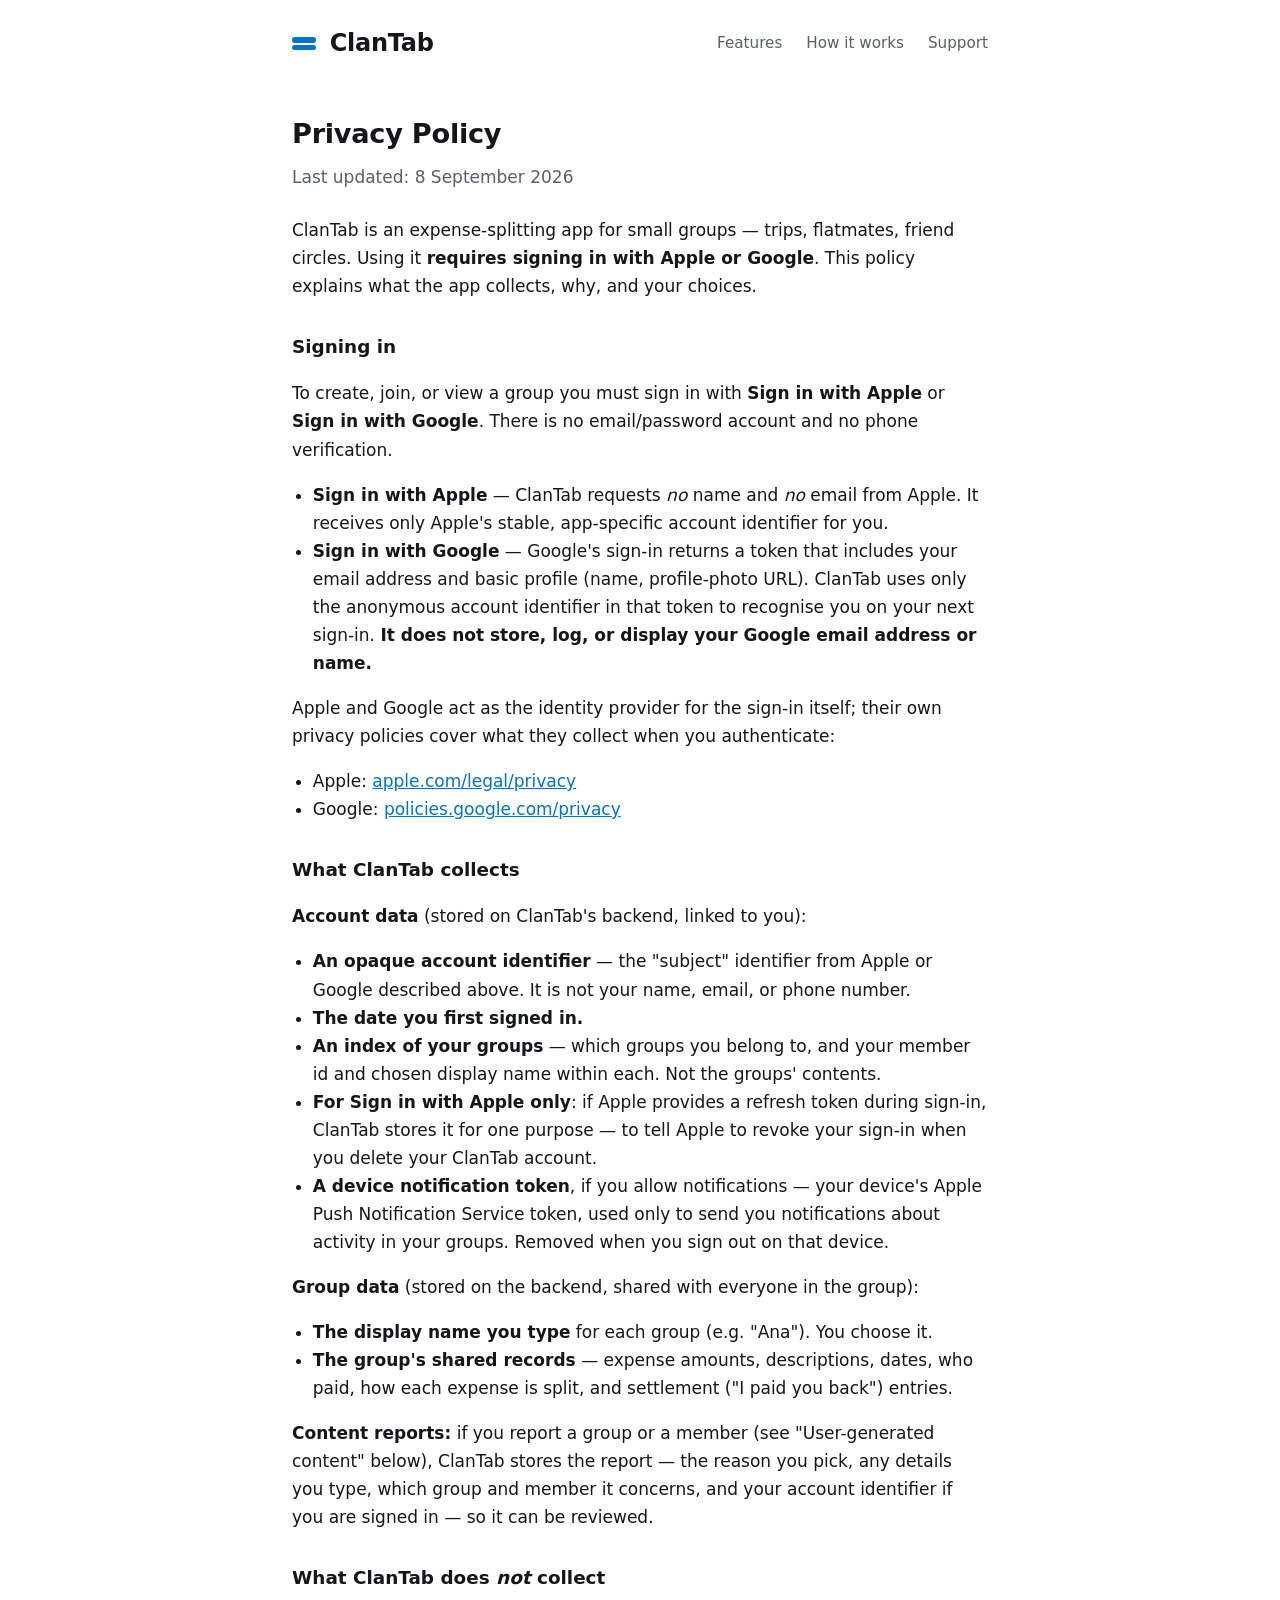
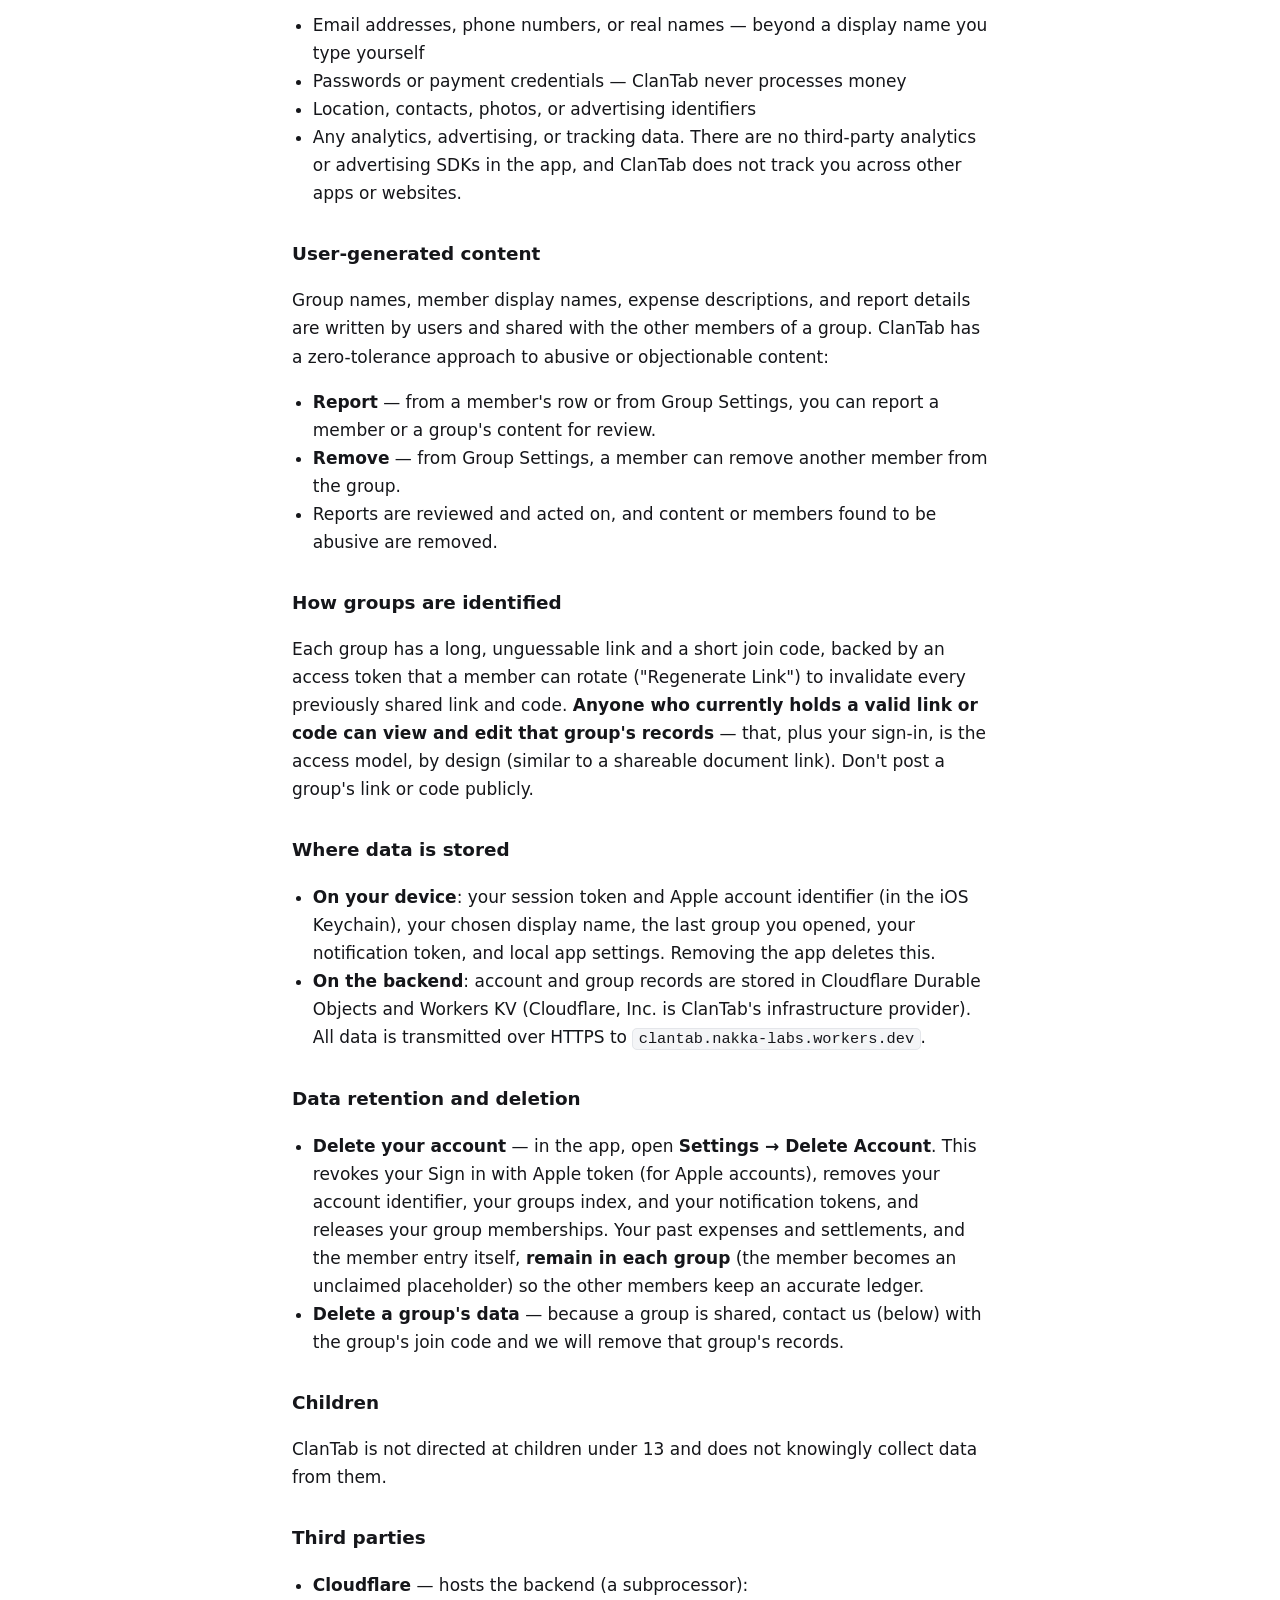
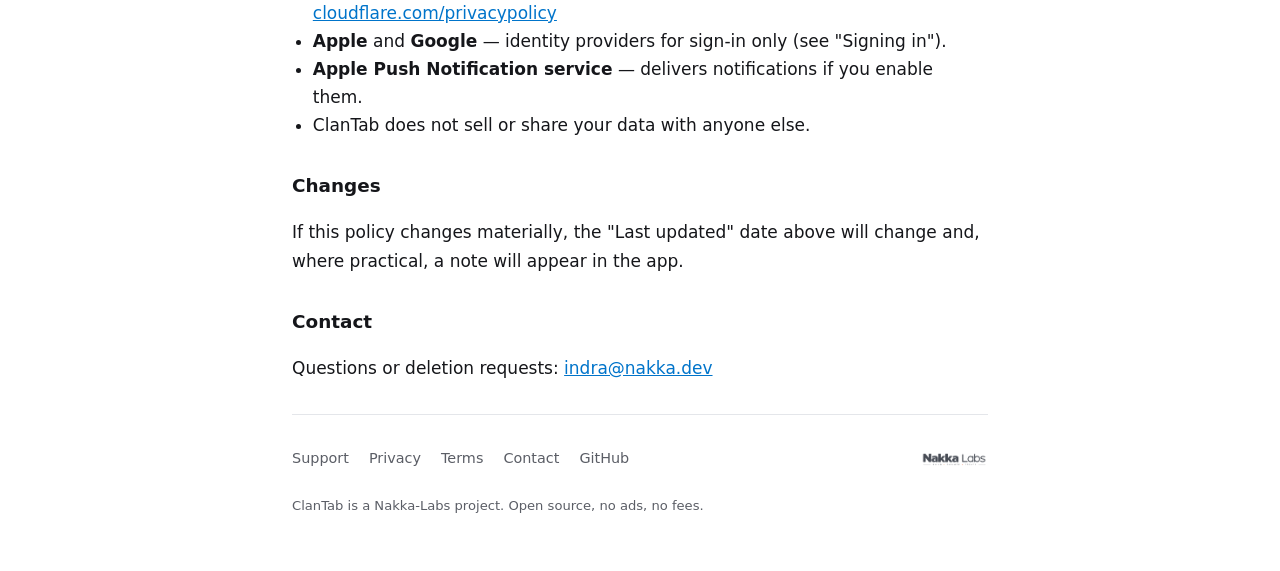
==== privacy.html @ c632f731 "Initial v1: clantab.nakka.dev marketing + support site - Home, Support, Privacy, Terms, Contact — re" ====
<!DOCTYPE html>
<html lang="en">
<head>
<meta charset="UTF-8">
<meta name="viewport" content="width=device-width, initial-scale=1.0">
<title>Privacy Policy — ClanTab</title>
<meta name="description" content="What ClanTab collects, why, and how to delete your data.">
<link rel="canonical" href="https://clantab.nakka.dev/privacy.html">
<link rel="icon" type="image/x-icon" href="/favicon.ico">
<link rel="icon" type="image/png" sizes="32x32" href="/brand/favicon-32.png">
<link rel="apple-touch-icon" href="/apple-touch-icon.png">
<link rel="stylesheet" href="style.css">
</head>
<body>

<div class="wrap">
  <nav class="site">
    <a class="logo" href="/"><span class="mark" aria-hidden="true"></span>ClanTab</a>
    <div class="navlinks">
      <a href="/#features">Features</a>
      <a href="/#how-it-works">How it works</a>
      <a href="/support.html">Support</a>
    </div>
  </nav>

  <main>
    <div class="page-head">
      <h1>Privacy Policy</h1>
      <p class="lead muted">Last updated: 8 September 2026</p>
    </div>

    <article>
      <p>ClanTab is an expense-splitting app for small groups — trips, flatmates, friend
      circles. Using it <strong>requires signing in with Apple or Google</strong>. This
      policy explains what the app collects, why, and your choices.</p>

      <h2>Signing in</h2>
      <p>To create, join, or view a group you must sign in with <strong>Sign in with
      Apple</strong> or <strong>Sign in with Google</strong>. There is no email/password
      account and no phone verification.</p>
      <ul>
        <li><strong>Sign in with Apple</strong> — ClanTab requests <em>no</em> name and
        <em>no</em> email from Apple. It receives only Apple's stable, app-specific
        account identifier for you.</li>
        <li><strong>Sign in with Google</strong> — Google's sign-in returns a token that
        includes your email address and basic profile (name, profile-photo URL). ClanTab
        uses only the anonymous account identifier in that token to recognise you on your
        next sign-in. <strong>It does not store, log, or display your Google email
        address or name.</strong></li>
      </ul>
      <p>Apple and Google act as the identity provider for the sign-in itself; their own
      privacy policies cover what they collect when you authenticate:</p>
      <ul>
        <li>Apple: <a href="https://www.apple.com/legal/privacy/">apple.com/legal/privacy</a></li>
        <li>Google: <a href="https://policies.google.com/privacy">policies.google.com/privacy</a></li>
      </ul>

      <h2>What ClanTab collects</h2>
      <p><strong>Account data</strong> (stored on ClanTab's backend, linked to you):</p>
      <ul>
        <li><strong>An opaque account identifier</strong> — the "subject" identifier
        from Apple or Google described above. It is not your name, email, or phone
        number.</li>
        <li><strong>The date you first signed in.</strong></li>
        <li><strong>An index of your groups</strong> — which groups you belong to, and
        your member id and chosen display name within each. Not the groups' contents.</li>
        <li><strong>For Sign in with Apple only</strong>: if Apple provides a refresh
        token during sign-in, ClanTab stores it for one purpose — to tell Apple to
        revoke your sign-in when you delete your ClanTab account.</li>
        <li><strong>A device notification token</strong>, if you allow notifications —
        your device's Apple Push Notification Service token, used only to send you
        notifications about activity in your groups. Removed when you sign out on that
        device.</li>
      </ul>
      <p><strong>Group data</strong> (stored on the backend, shared with everyone in the
      group):</p>
      <ul>
        <li><strong>The display name you type</strong> for each group (e.g. "Ana"). You
        choose it.</li>
        <li><strong>The group's shared records</strong> — expense amounts, descriptions,
        dates, who paid, how each expense is split, and settlement ("I paid you back")
        entries.</li>
      </ul>
      <p><strong>Content reports:</strong> if you report a group or a member (see
      "User-generated content" below), ClanTab stores the report — the reason you pick,
      any details you type, which group and member it concerns, and your account
      identifier if you are signed in — so it can be reviewed.</p>

      <h2>What ClanTab does <em>not</em> collect</h2>
      <ul>
        <li>Email addresses, phone numbers, or real names — beyond a display name you
        type yourself</li>
        <li>Passwords or payment credentials — ClanTab never processes money</li>
        <li>Location, contacts, photos, or advertising identifiers</li>
        <li>Any analytics, advertising, or tracking data. There are no third-party
        analytics or advertising SDKs in the app, and ClanTab does not track you across
        other apps or websites.</li>
      </ul>

      <h2>User-generated content</h2>
      <p>Group names, member display names, expense descriptions, and report details are
      written by users and shared with the other members of a group. ClanTab has a
      zero-tolerance approach to abusive or objectionable content:</p>
      <ul>
        <li><strong>Report</strong> — from a member's row or from Group Settings, you
        can report a member or a group's content for review.</li>
        <li><strong>Remove</strong> — from Group Settings, a member can remove another
        member from the group.</li>
        <li>Reports are reviewed and acted on, and content or members found to be
        abusive are removed.</li>
      </ul>

      <h2>How groups are identified</h2>
      <p>Each group has a long, unguessable link and a short join code, backed by an
      access token that a member can rotate ("Regenerate Link") to invalidate every
      previously shared link and code. <strong>Anyone who currently holds a valid link
      or code can view and edit that group's records</strong> — that, plus your sign-in,
      is the access model, by design (similar to a shareable document link). Don't post
      a group's link or code publicly.</p>

      <h2>Where data is stored</h2>
      <ul>
        <li><strong>On your device</strong>: your session token and Apple account
        identifier (in the iOS Keychain), your chosen display name, the last group you
        opened, your notification token, and local app settings. Removing the app
        deletes this.</li>
        <li><strong>On the backend</strong>: account and group records are stored in
        Cloudflare Durable Objects and Workers KV (Cloudflare, Inc. is ClanTab's
        infrastructure provider). All data is transmitted over HTTPS to
        <code>clantab.nakka-labs.workers.dev</code>.</li>
      </ul>

      <h2>Data retention and deletion</h2>
      <ul>
        <li><strong>Delete your account</strong> — in the app, open
        <strong>Settings → Delete Account</strong>. This revokes your Sign in with Apple
        token (for Apple accounts), removes your account identifier, your groups index,
        and your notification tokens, and releases your group memberships. Your past
        expenses and settlements, and the member entry itself, <strong>remain in each
        group</strong> (the member becomes an unclaimed placeholder) so the other
        members keep an accurate ledger.</li>
        <li><strong>Delete a group's data</strong> — because a group is shared, contact
        us (below) with the group's join code and we will remove that group's
        records.</li>
      </ul>

      <h2>Children</h2>
      <p>ClanTab is not directed at children under 13 and does not knowingly collect
      data from them.</p>

      <h2>Third parties</h2>
      <ul>
        <li><strong>Cloudflare</strong> — hosts the backend (a subprocessor):
        <a href="https://www.cloudflare.com/privacypolicy/">cloudflare.com/privacypolicy</a></li>
        <li><strong>Apple</strong> and <strong>Google</strong> — identity providers for
        sign-in only (see "Signing in").</li>
        <li><strong>Apple Push Notification service</strong> — delivers notifications
        if you enable them.</li>
        <li>ClanTab does not sell or share your data with anyone else.</li>
      </ul>

      <h2>Changes</h2>
      <p>If this policy changes materially, the "Last updated" date above will change
      and, where practical, a note will appear in the app.</p>

      <h2>Contact</h2>
      <p>Questions or deletion requests: <a href="mailto:indra@nakka.dev">indra@nakka.dev</a></p>
    </article>
  </main>

  <footer class="site">
    <div class="footer-top">
      <div class="footer-links">
        <a href="/support.html">Support</a>
        <a href="/privacy.html">Privacy</a>
        <a href="/terms.html">Terms</a>
        <a href="/contact.html">Contact</a>
        <a href="https://github.com/nakka-labs/clantab-ios">GitHub</a>
      </div>
      <a class="footer-credit" href="https://nakka.dev">
        <img class="footer-wordmark" src="/brand/nakka-labs-wordmark.png" alt="Nakka-Labs">
      </a>
    </div>
    <p class="fine">ClanTab is a Nakka-Labs project. Open source, no ads, no fees.</p>
  </footer>
</div>

</body>
</html>
---- style.css ----
:root {
  --bg: #ffffff;
  --fg: #15161a;
  --muted: #5b5e66;
  --blue: #0074ca;
  --border: #e4e6ea;
  --card: #f4f5f7;
  --pending: #b5762b;
  --pending-bg: #fbf1e4;
}

@media (prefers-color-scheme: dark) {
  :root {
    --bg: #101114;
    --fg: #ecedf0;
    --muted: #a2a6ae;
    --blue: #3d9de8;
    --border: #2a2d33;
    --card: #191b1f;
    --pending: #e8b878;
    --pending-bg: #2a2216;
  }
}

* { box-sizing: border-box; }
html { -webkit-text-size-adjust: 100%; }

body {
  margin: 0;
  background: var(--bg);
  color: var(--fg);
  font: 17px/1.65 -apple-system, BlinkMacSystemFont, system-ui, "Segoe UI", Roboto, sans-serif;
}

img { max-width: 100%; display: block; }
a { color: var(--blue); }

.wrap { max-width: 46rem; margin: 0 auto; padding: 0 1.25rem; }
.wide { max-width: 64rem; }

/* Nav */
nav.site {
  display: flex;
  align-items: center;
  justify-content: space-between;
  padding: 1.5rem 0;
  gap: 1rem;
  flex-wrap: wrap;
}

.logo {
  display: inline-flex;
  align-items: center;
  gap: 0.55em;
  font-weight: 700;
  font-size: 1.5rem;
  letter-spacing: -0.01em;
  font-family: ui-rounded, "SF Pro Rounded", system-ui, sans-serif;
  color: var(--fg);
  text-decoration: none;
}

.logo .mark {
  display: inline-block;
  width: 1.02em;
  height: 0.66em;
  position: relative;
  flex: none;
}

.logo .mark::before,
.logo .mark::after {
  content: "";
  position: absolute;
  left: 0;
  right: 0;
  height: 0.235em;
  border-radius: 0.12em;
  background: var(--blue);
}

.logo .mark::before { top: 0.06em; }
.logo .mark::after { bottom: 0.06em; }

nav.site .navlinks {
  display: flex;
  gap: 1.5rem;
  font-size: 0.95rem;
}

nav.site .navlinks a {
  color: var(--muted);
  text-decoration: none;
}

nav.site .navlinks a:hover { color: var(--fg); }

/* Hero */
.hero {
  padding: 2.5rem 0 1rem;
  display: grid;
  grid-template-columns: 1.1fr 0.9fr;
  gap: 2.5rem;
  align-items: center;
}

@media (max-width: 720px) {
  .hero { grid-template-columns: 1fr; padding-top: 1rem; }
}

.hero h1 {
  font-size: 2.3rem;
  line-height: 1.15;
  letter-spacing: -0.02em;
  margin: 0 0 0.9rem;
}

.hero .lead {
  color: var(--muted);
  font-size: 1.1rem;
  margin: 0 0 1.6rem;
}

.cta-row {
  display: flex;
  gap: 0.9rem;
  flex-wrap: wrap;
  align-items: center;
}

.badge-pending {
  display: inline-flex;
  align-items: center;
  gap: 0.5em;
  padding: 0.6rem 1.1rem;
  border-radius: 10px;
  background: var(--pending-bg);
  color: var(--pending);
  font-weight: 600;
  font-size: 0.95rem;
  white-space: nowrap;
}

.btn-outline {
  display: inline-flex;
  align-items: center;
  padding: 0.6rem 1.1rem;
  border-radius: 10px;
  border: 1px solid var(--border);
  color: var(--fg);
  text-decoration: none;
  font-weight: 600;
  font-size: 0.95rem;
  white-space: nowrap;
}

.btn-outline:hover { border-color: var(--blue); color: var(--blue); }

.hero-shot {
  border-radius: 22px;
  border: 1px solid var(--border);
  overflow: hidden;
  box-shadow: 0 20px 50px -25px rgba(0,0,0,0.35);
  justify-self: center;
  max-width: 260px;
}

/* Sections */
section {
  padding: 3rem 0;
  border-top: 1px solid var(--border);
}

section.no-border { border-top: none; }

.eyebrow {
  font-size: 0.8rem;
  letter-spacing: 0.08em;
  text-transform: uppercase;
  color: var(--muted);
  font-weight: 600;
  margin: 0 0 0.6rem;
}

section h2.title {
  font-size: 1.5rem;
  letter-spacing: -0.01em;
  margin: 0 0 1.75rem;
}

/* Strip (problem/solution) */
.strip {
  display: grid;
  grid-template-columns: repeat(3, 1fr);
  gap: 1.25rem;
}

@media (max-width: 720px) {
  .strip { grid-template-columns: 1fr; }
}

.strip .item h3 {
  font-size: 1.02rem;
  margin: 0 0 0.4rem;
}

.strip .item p {
  color: var(--muted);
  margin: 0;
  font-size: 0.97rem;
}

/* Feature cards */
.cards {
  display: grid;
  grid-template-columns: repeat(2, 1fr);
  gap: 1rem;
}

@media (max-width: 640px) {
  .cards { grid-template-columns: 1fr; }
}

.card {
  padding: 1.4rem 1.5rem;
  border: 1px solid var(--border);
  border-radius: 14px;
  background: var(--card);
}

.card h3 {
  margin: 0 0 0.4rem;
  font-size: 1.05rem;
}

.card p {
  margin: 0;
  color: var(--muted);
  font-size: 0.95rem;
}

/* How it works */
.steps {
  display: grid;
  grid-template-columns: repeat(4, 1fr);
  gap: 1.25rem;
  counter-reset: step;
}

@media (max-width: 720px) {
  .steps { grid-template-columns: 1fr 1fr; }
}
@media (max-width: 460px) {
  .steps { grid-template-columns: 1fr; }
}

.steps .step {
  position: relative;
  padding-top: 2.2rem;
}

.steps .step::before {
  counter-increment: step;
  content: counter(step);
  position: absolute;
  top: 0;
  left: 0;
  width: 1.7rem;
  height: 1.7rem;
  border-radius: 50%;
  background: var(--blue);
  color: #fff;
  font-size: 0.85rem;
  font-weight: 700;
  display: flex;
  align-items: center;
  justify-content: center;
}

.steps h3 {
  margin: 0 0 0.35rem;
  font-size: 0.98rem;
}

.steps p {
  margin: 0;
  color: var(--muted);
  font-size: 0.92rem;
}

/* Screenshot gallery */
.gallery {
  display: flex;
  gap: 1.1rem;
  overflow-x: auto;
  padding: 0.25rem 0 1rem;
  scroll-snap-type: x proximity;
  -webkit-overflow-scrolling: touch;
}

.gallery figure {
  margin: 0;
  flex: none;
  width: 190px;
  scroll-snap-align: start;
}

.gallery img {
  border-radius: 16px;
  border: 1px solid var(--border);
}

.gallery figcaption {
  margin-top: 0.6rem;
  font-size: 0.85rem;
  color: var(--muted);
  text-align: center;
}

/* Platform strip */
.platform {
  display: flex;
  align-items: center;
  gap: 0.75rem;
  flex-wrap: wrap;
  color: var(--muted);
  font-size: 0.95rem;
}

.dot {
  width: 0.5rem;
  height: 0.5rem;
  border-radius: 50%;
  background: var(--pending);
  flex: none;
}

/* Generic content pages (support/privacy/terms/contact) */
.page-head {
  padding: 1.5rem 0 0.5rem;
}

.page-head h1 {
  font-size: 1.7rem;
  margin: 0 0 0.4rem;
  letter-spacing: -0.01em;
}

.page-head .lead {
  color: var(--muted);
  margin: 0;
}

article h2 {
  font-size: 1.15rem;
  margin: 2rem 0 0.5rem;
}

article h3 {
  font-size: 1rem;
  margin: 1.3rem 0 0.4rem;
}

article p, article li {
  color: var(--fg);
}

article ul, article ol {
  padding-left: 1.3rem;
}

article .muted, .contact-card p.meta {
  color: var(--muted);
}

.contact-card {
  margin: 1.25rem 0 0;
  padding: 1.1rem 1.25rem;
  background: var(--card);
  border: 1px solid var(--border);
  border-radius: 14px;
}

.contact-card p { margin: 0.35rem 0; }

.faq details {
  border-bottom: 1px solid var(--border);
  padding: 0.9rem 0;
}

.faq details:first-of-type { border-top: 1px solid var(--border); }

.faq summary {
  cursor: pointer;
  font-weight: 600;
  list-style: none;
  display: flex;
  justify-content: space-between;
  align-items: center;
  gap: 1rem;
}

.faq summary::-webkit-details-marker { display: none; }
.faq summary::after { content: "+"; color: var(--muted); font-weight: 400; font-size: 1.3rem; }
.faq details[open] summary::after { content: "\2013"; }
.faq details > *:not(summary) { margin-top: 0.6rem; }

code {
  background: var(--card);
  border: 1px solid var(--border);
  border-radius: 5px;
  padding: 0.05em 0.35em;
  font-size: 0.9em;
}

/* Footer */
footer.site {
  margin-top: 2rem;
  padding: 2rem 0 3.5rem;
  border-top: 1px solid var(--border);
}

.footer-top {
  display: flex;
  justify-content: space-between;
  flex-wrap: wrap;
  gap: 1.5rem;
  margin-bottom: 1.5rem;
}

.footer-links {
  display: flex;
  gap: 1.25rem;
  flex-wrap: wrap;
  font-size: 0.9rem;
}

.footer-links a {
  color: var(--muted);
  text-decoration: none;
}

.footer-links a:hover { color: var(--fg); }

.footer-credit {
  display: flex;
  align-items: center;
  gap: 0.5rem;
  font-size: 0.85rem;
  color: var(--muted);
  text-decoration: none;
}

.footer-wordmark {
  height: 14px;
  width: auto;
  display: block;
  opacity: 0.75;
}

@media (prefers-color-scheme: dark) {
  .footer-wordmark { filter: invert(1); }
}

footer.site .fine {
  color: var(--muted);
  font-size: 0.82rem;
  margin: 0;
}
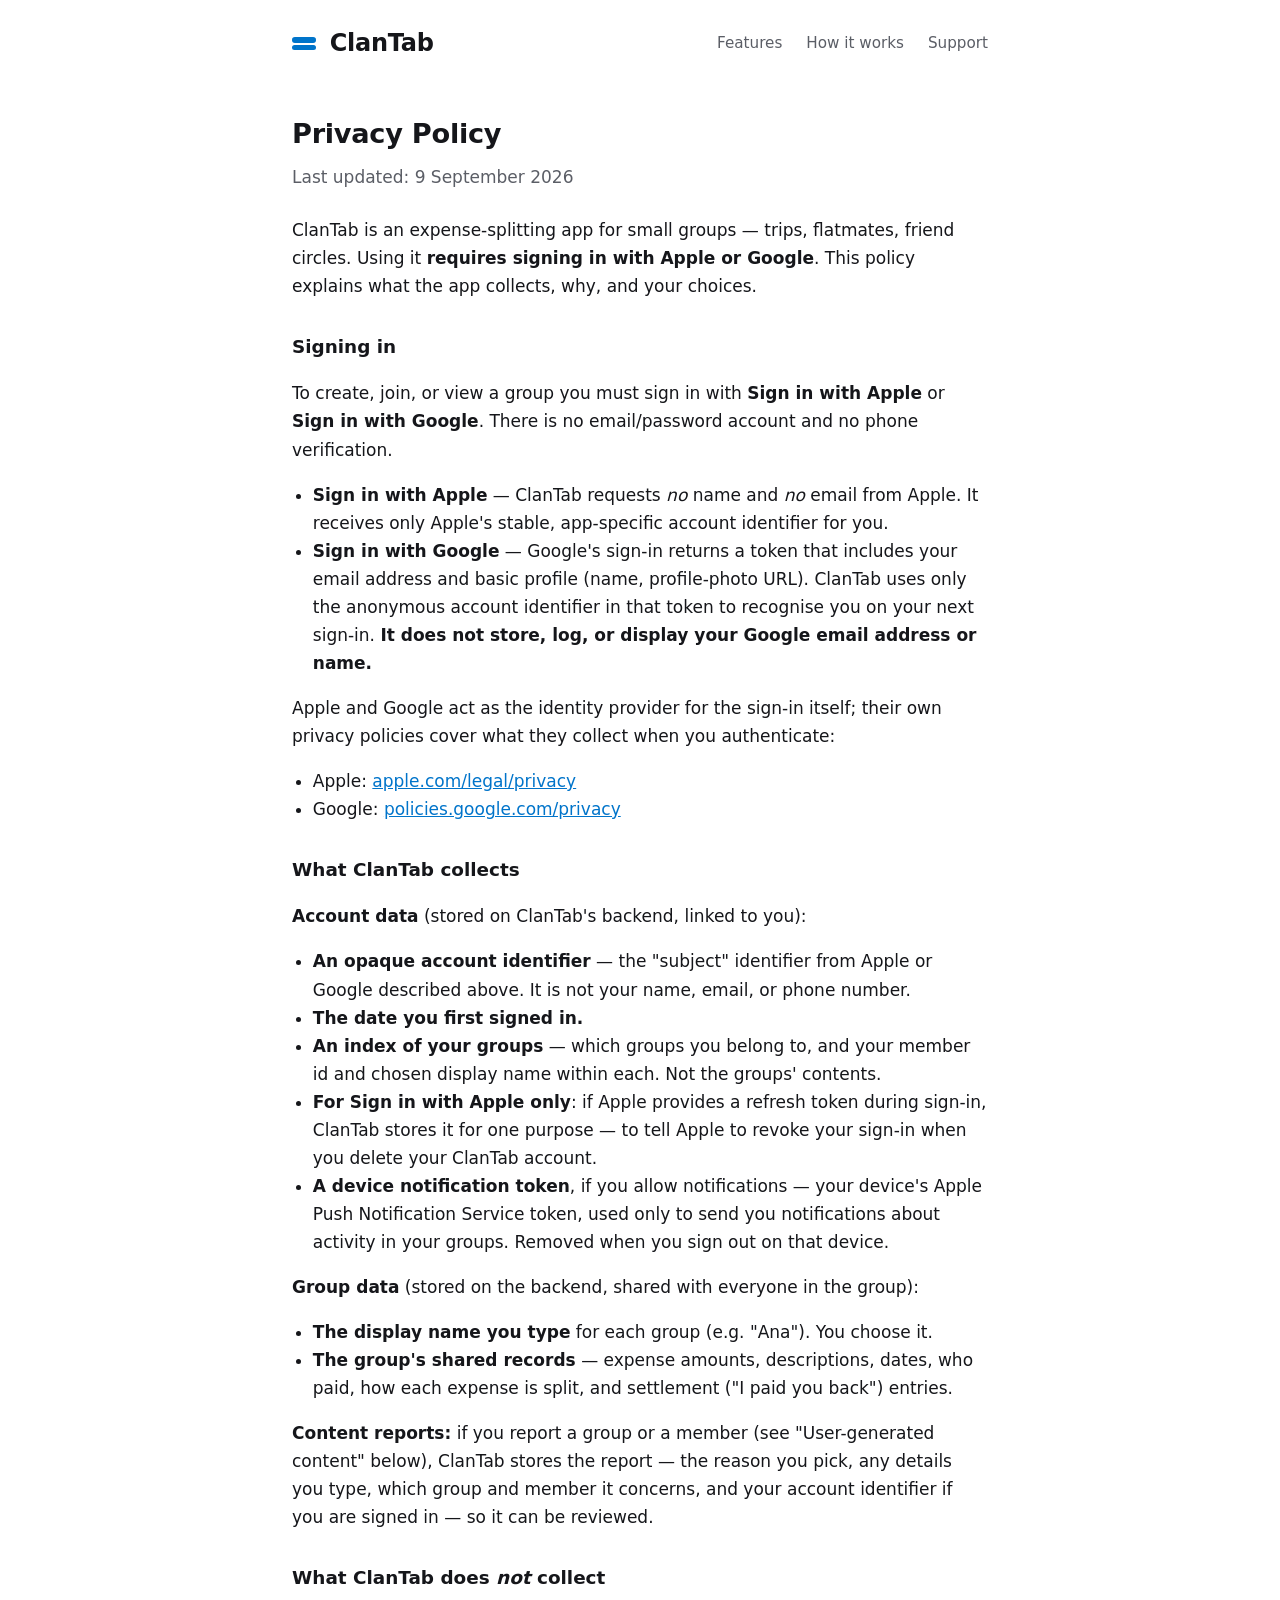
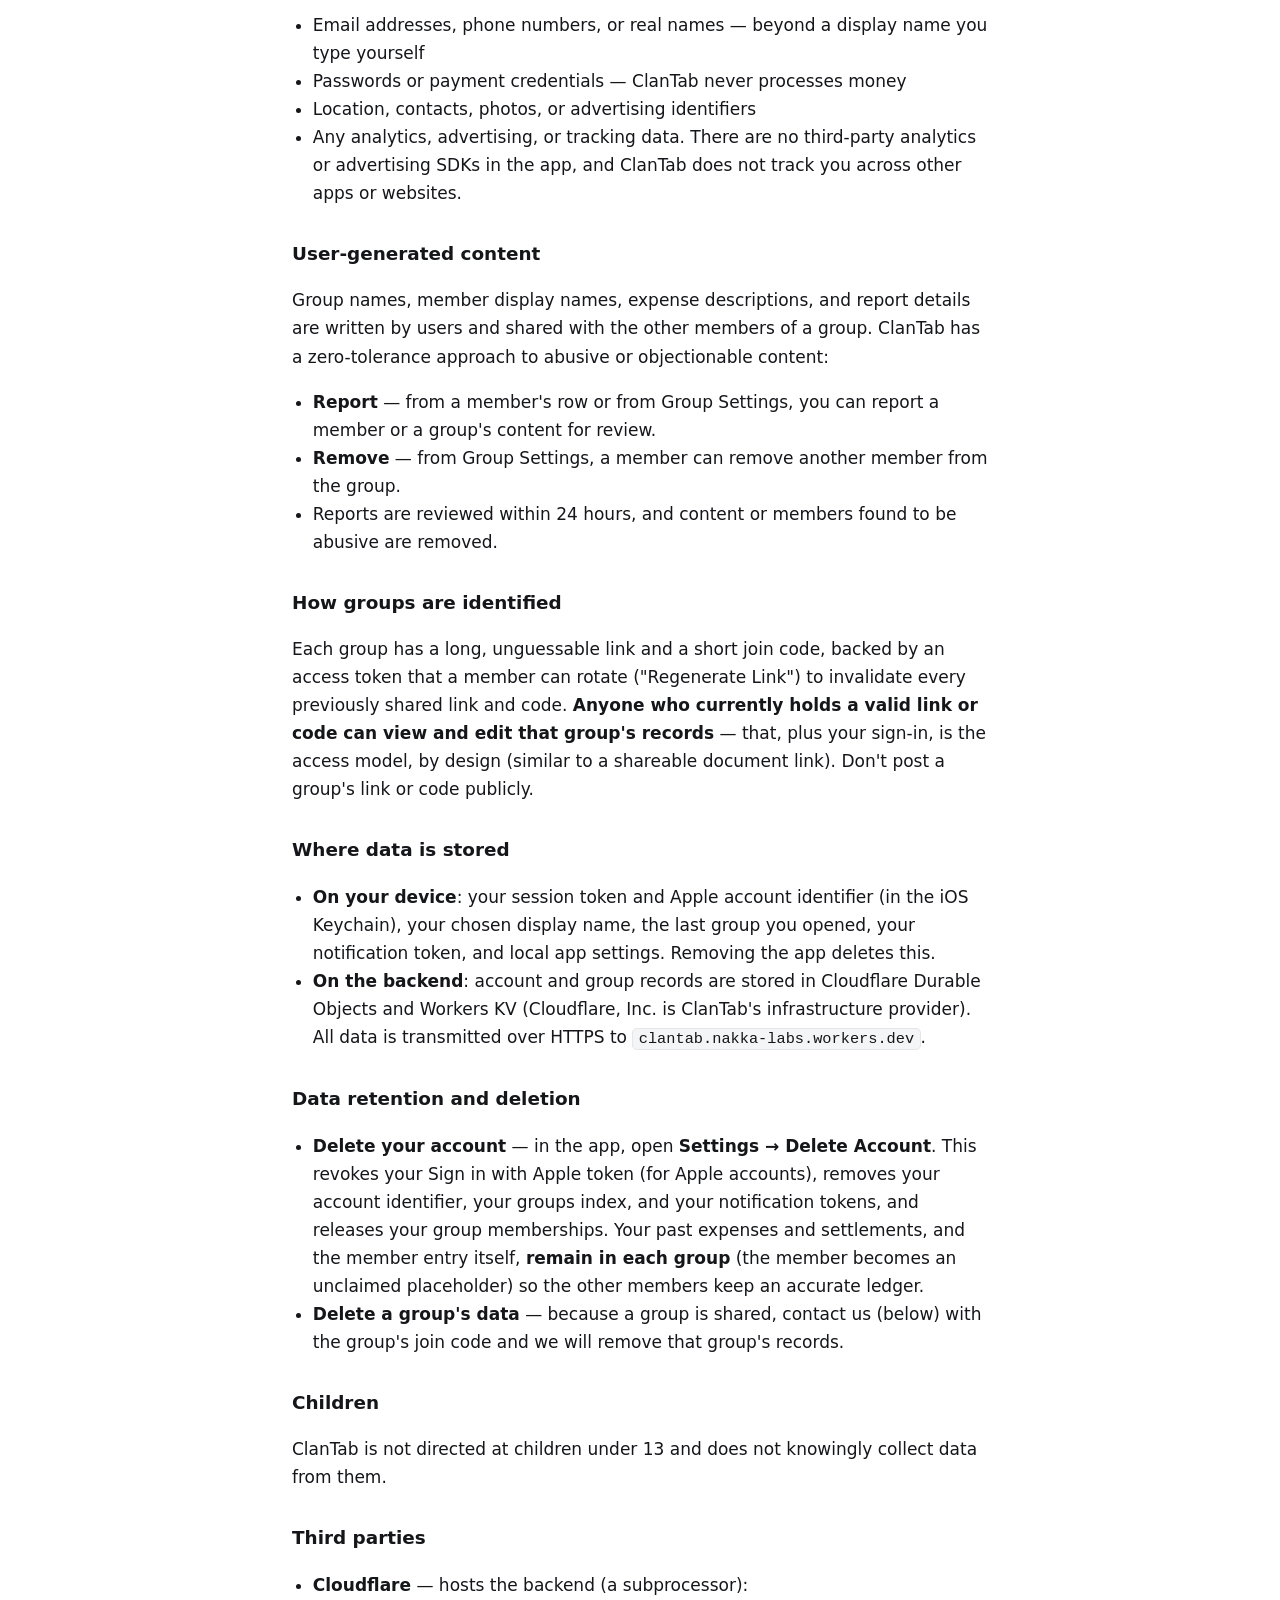
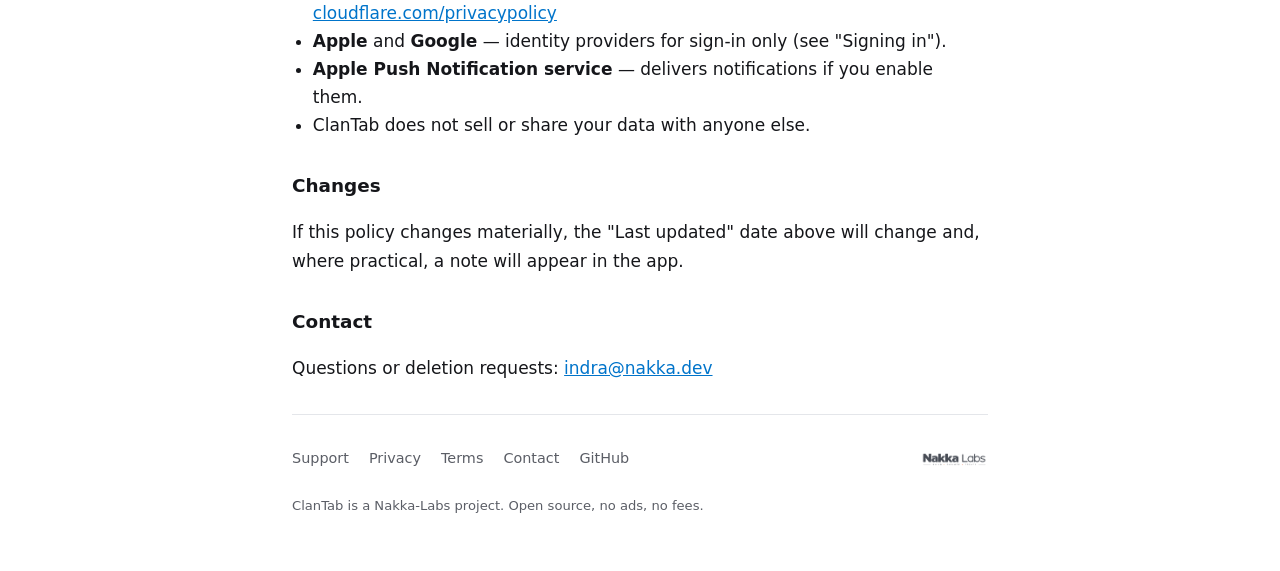
==== commit f0c3c8b9: "Guideline 1.2: zero-tolerance UGC clause + 24-hour review commitment Apple's literal requirement is " ====
--- a/privacy.html
+++ b/privacy.html
@@ -26,7 +26,7 @@
   <main>
     <div class="page-head">
       <h1>Privacy Policy</h1>
-      <p class="lead muted">Last updated: 8 September 2026</p>
+      <p class="lead muted">Last updated: 9 September 2026</p>
     </div>
 
     <article>
@@ -106,7 +106,7 @@
         can report a member or a group's content for review.</li>
         <li><strong>Remove</strong> — from Group Settings, a member can remove another
         member from the group.</li>
-        <li>Reports are reviewed and acted on, and content or members found to be
+        <li>Reports are reviewed within 24 hours, and content or members found to be
         abusive are removed.</li>
       </ul>
 
